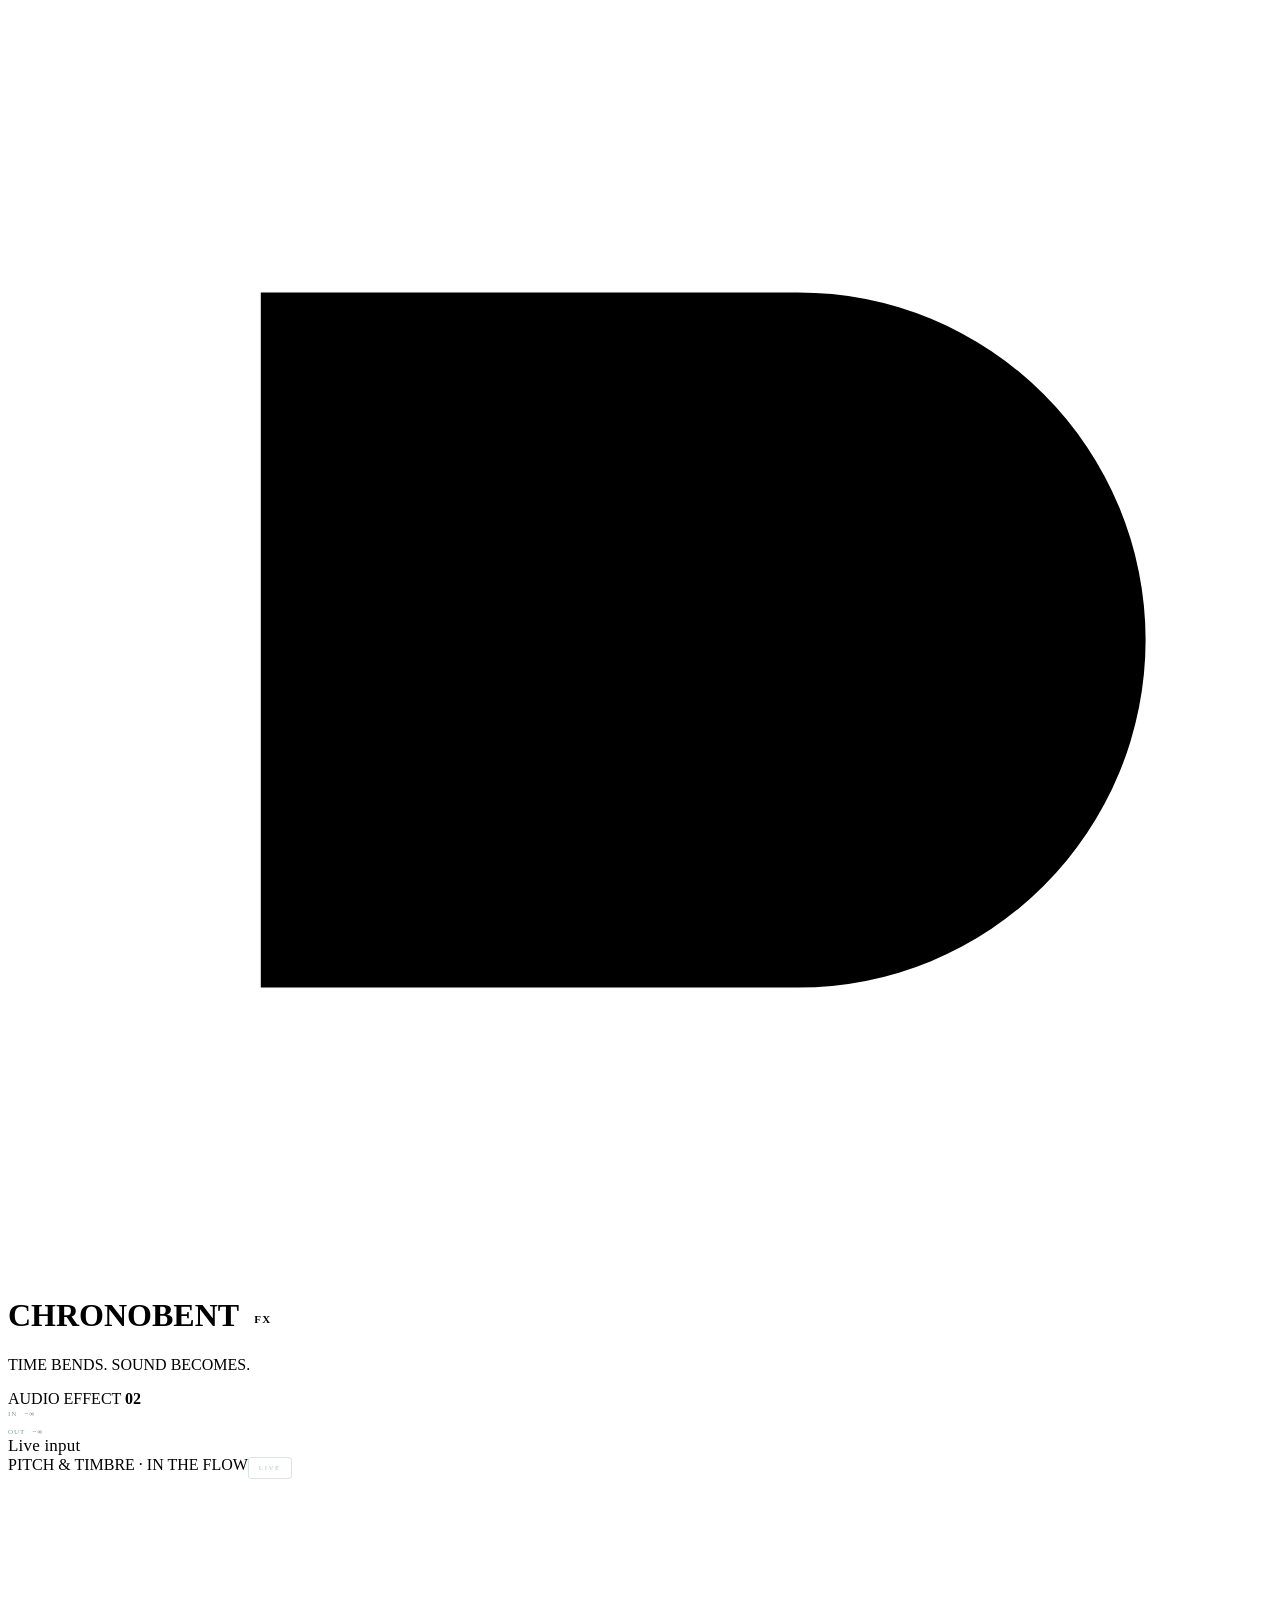
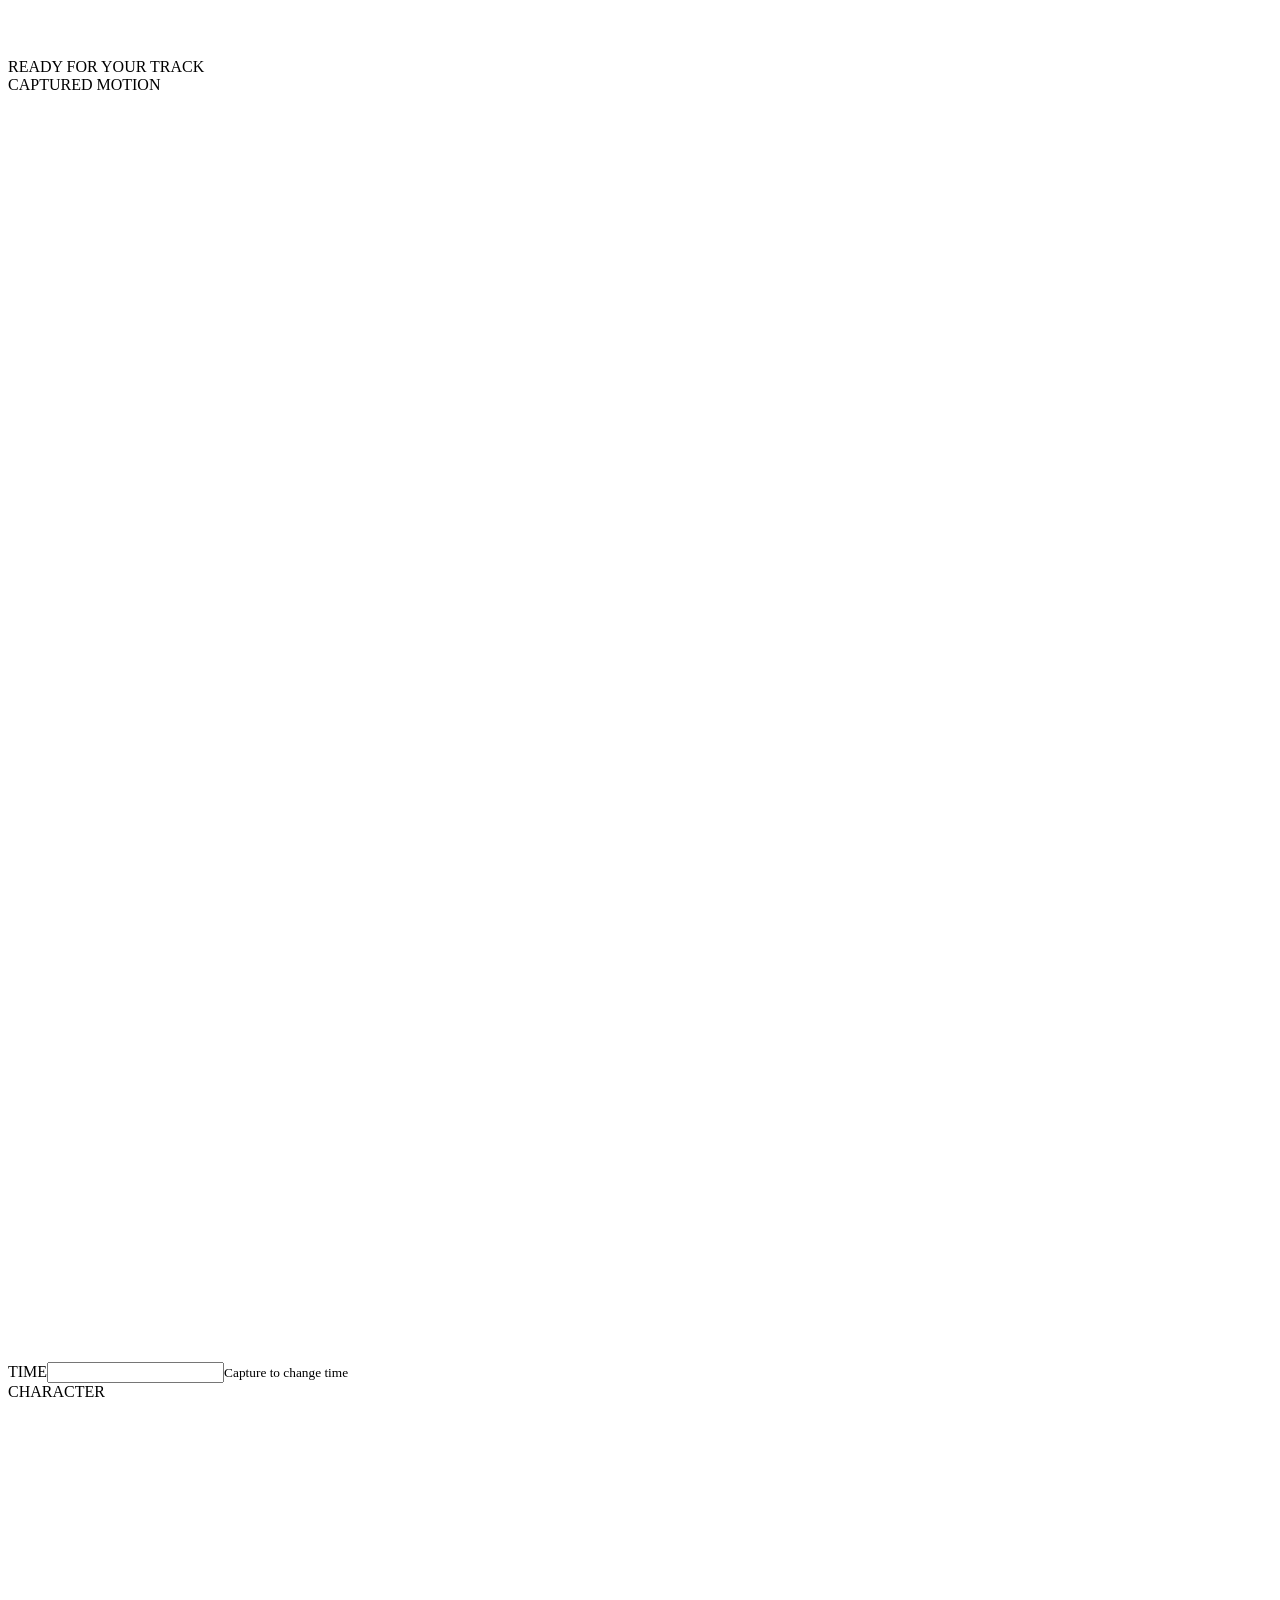
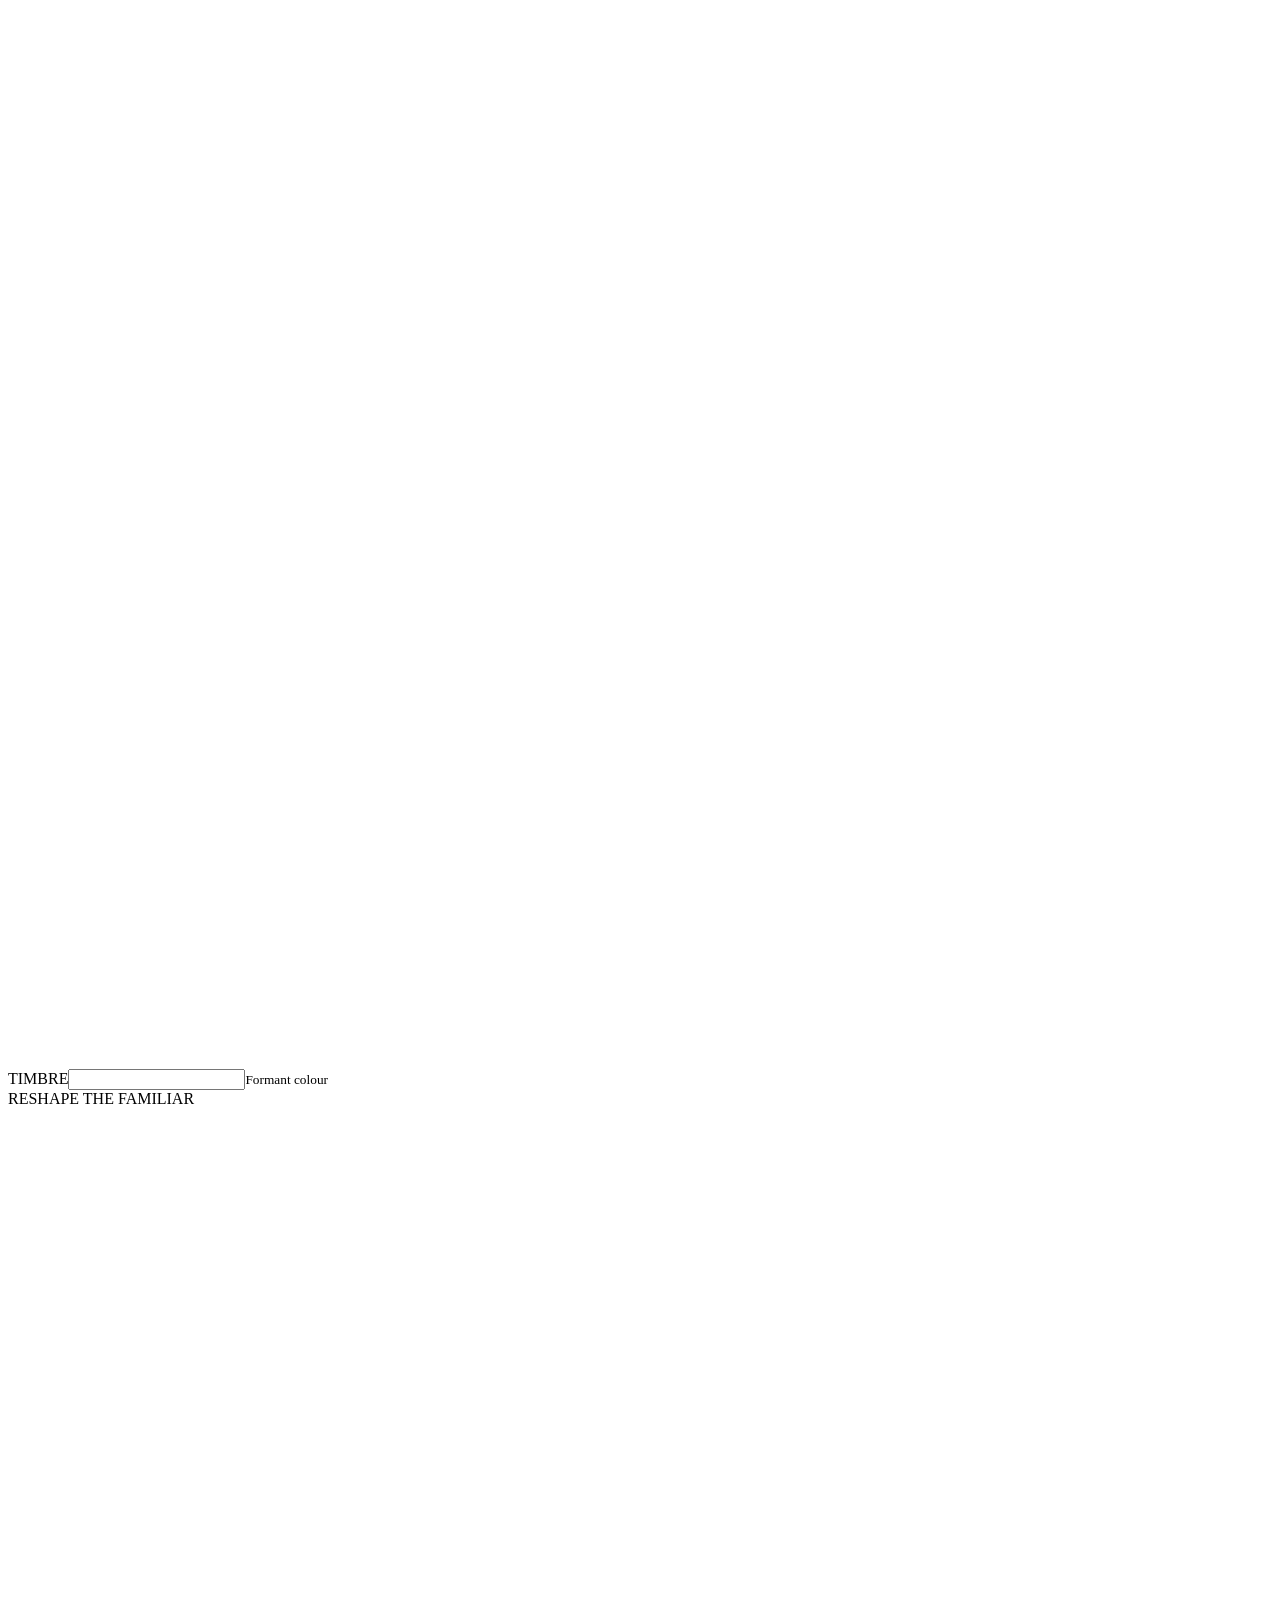
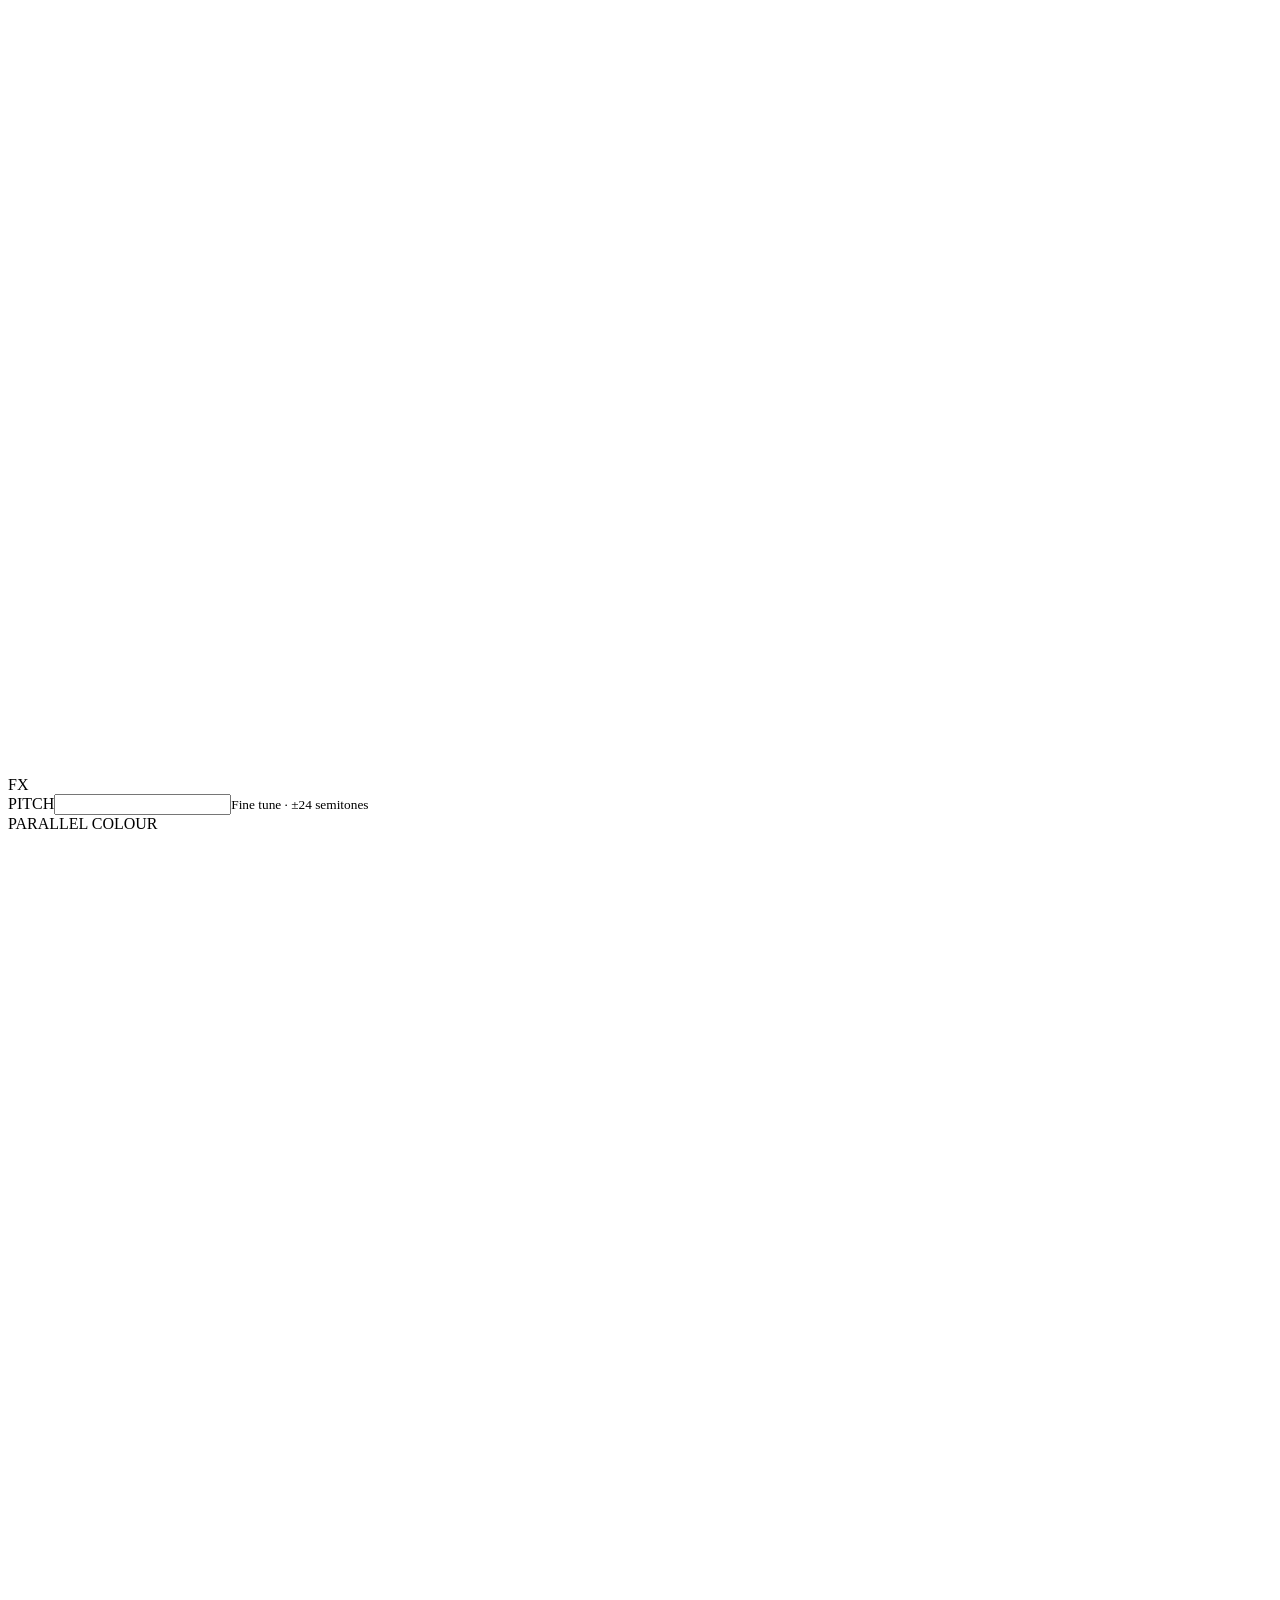
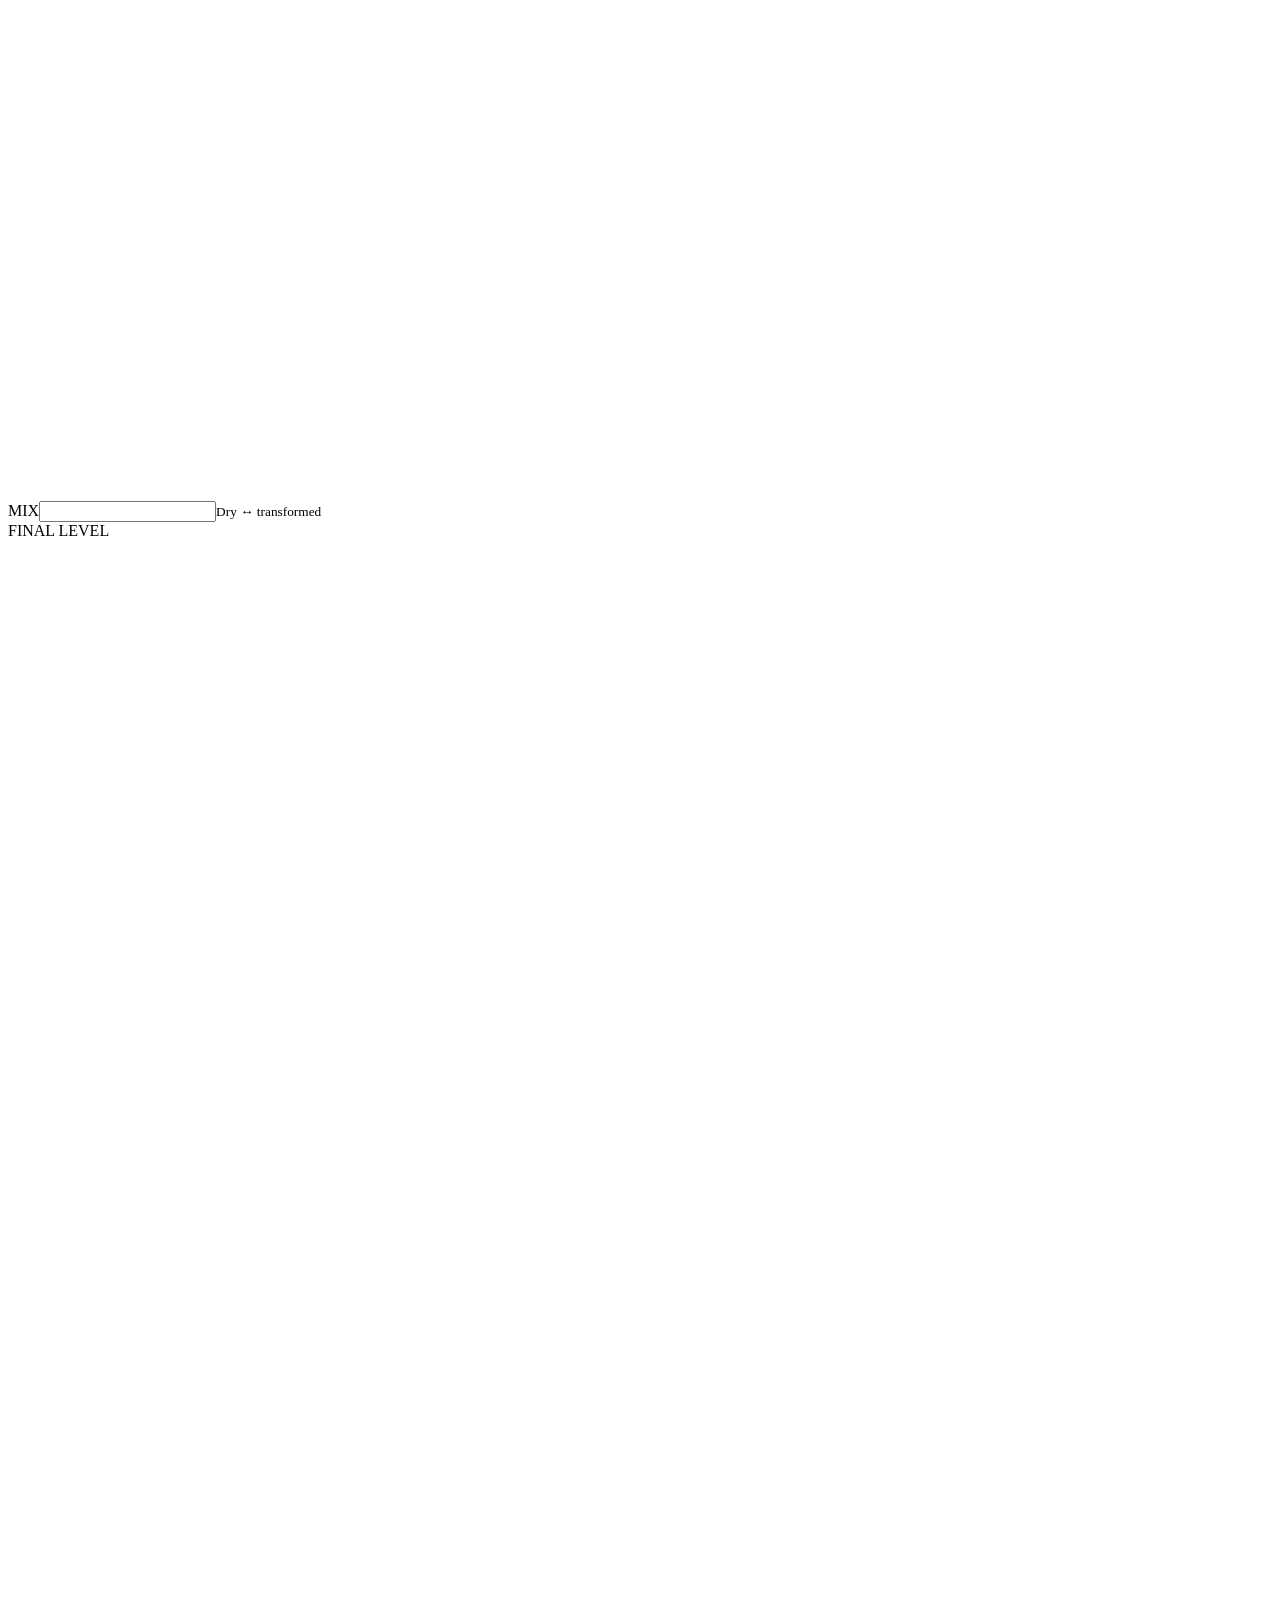
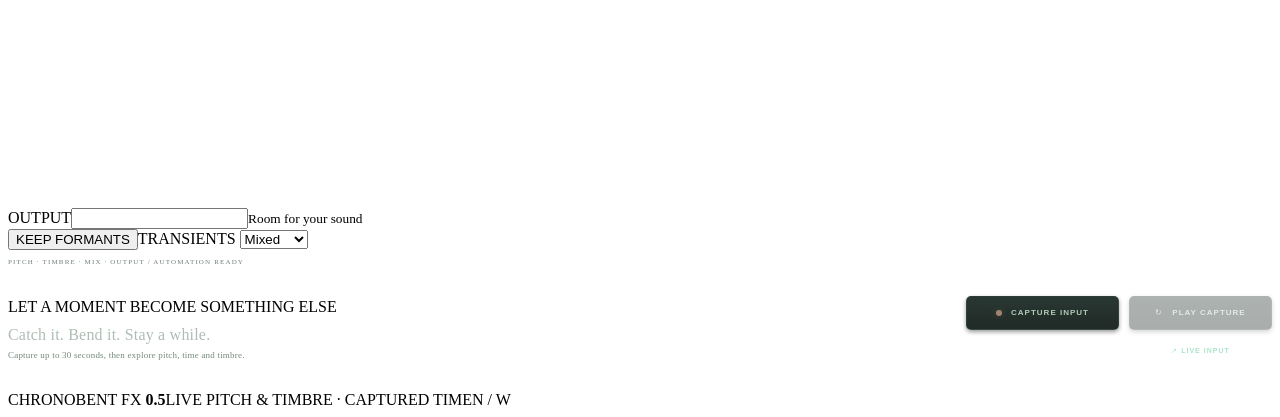
==== plugin/fx/resources/web/index.html @ be089e8d "feat(plugin): add AU and VST3 FX with live input and captured time Add a separate audio insert with " ====
<!doctype html>
<!-- SPDX-License-Identifier: MIT; Copyright (c) 2026 Nicolas Wehmeyer -->
<html lang="en"><head><meta charset="utf-8"><meta name="viewport" content="width=device-width,initial-scale=1"><meta http-equiv="Content-Security-Policy" content="default-src 'none'; script-src 'self'; style-src 'self' 'unsafe-inline'; img-src 'self' data:; font-src 'self'"><title>ChronoBent FX · Live input & captured time</title><link rel="stylesheet" href="style.css"><link rel="stylesheet" href="fx.css"></head>
<body class="fx"><main class="chassis">
<header><div class="brand"><svg viewBox="0 0 40 40" aria-hidden="true"><path d="M8 9h17a11 11 0 0 1 0 22H8V9zm0 11h18M17 9v22"/></svg><div><h1>CHRONO<span>BENT</span><em>FX</em></h1><p>TIME BENDS. SOUND BECOMES.</p></div></div><div class="top-right"><span class="edition">AUDIO EFFECT <b>02</b></span><div class="io-meter"><label>IN <output id="in-value">−∞</output></label><div class="meter"><i id="input-meter"></i></div><label>OUT <output id="out-value">−∞</output></label><div class="meter"><i id="output-meter"></i></div></div></div></header>
<section class="display" aria-label="Input and captured waveform"><div class="display-top"><div class="sample-name"><span class="signal-dot"></span><span id="source-name">Live input</span></div><div class="sample-meta"><span id="source-meta">PITCH & TIMBRE · IN THE FLOW</span><span id="source-badge">LIVE</span></div></div><div class="wave-area"><canvas id="waveform" width="1800" height="180" aria-label="Input activity or captured waveform"></canvas><i id="playhead" hidden></i></div><div class="display-bottom"><span id="status" role="status">READY FOR YOUR TRACK</span><span id="latency"></span></div><div class="progress"><i id="progress"></i></div></section>
<section class="controls" aria-label="Effect controls"><div class="knob-unit" data-param="1" id="time-control"><div class="section-label">CAPTURED MOTION</div><div class="knob" role="slider" tabindex="0" aria-label="Capture time"><svg class="arc" viewBox="0 0 120 120"><path class="track"/><path class="fill"/></svg><div class="dial"><i></i></div></div><label>TIME</label><input class="value" aria-label="Capture time value"><small id="time-hint">Capture to change time</small></div><div class="knob-unit" data-param="2"><div class="section-label">CHARACTER</div><div class="knob" role="slider" tabindex="0" aria-label="Timbre"><svg class="arc" viewBox="0 0 120 120"><path class="track"/><path class="fill"/></svg><div class="dial"><i></i></div></div><label>TIMBRE</label><input class="value" aria-label="Timbre value"><small>Formant colour</small></div><div class="knob-unit hero" data-param="0"><div class="section-label">RESHAPE THE FAMILIAR</div><div class="knob" role="slider" tabindex="0" aria-label="Pitch"><svg class="arc" viewBox="0 0 120 120"><path class="track"/><path class="fill"/></svg><div class="dial"><i></i><span>FX</span></div></div><label>PITCH</label><input class="value" aria-label="Pitch value"><small>Fine tune · ±24 semitones</small></div><div class="knob-unit warm" data-param="3"><div class="section-label">PARALLEL COLOUR</div><div class="knob" role="slider" tabindex="0" aria-label="Mix"><svg class="arc" viewBox="0 0 120 120"><path class="track"/><path class="fill"/></svg><div class="dial"><i></i></div></div><label>MIX</label><input class="value" aria-label="Mix value"><small>Dry ↔ transformed</small></div><div class="knob-unit warm" data-param="4"><div class="section-label">FINAL LEVEL</div><div class="knob" role="slider" tabindex="0" aria-label="Output"><svg class="arc" viewBox="0 0 120 120"><path class="track"/><path class="fill"/></svg><div class="dial"><i></i></div></div><label>OUTPUT</label><input class="value" aria-label="Output value"><small>Room for your sound</small></div></section>
<section class="options" aria-label="Processing settings"><div class="option-group"><button id="formants" class="toggle" aria-pressed="false"><i></i>KEEP FORMANTS</button><label>TRANSIENTS <select id="transients"><option>Smooth</option><option>Crisp</option><option selected>Mixed</option></select></label></div><span class="automation-hint">PITCH · TIMBRE · MIX · OUTPUT / AUTOMATION READY</span></section>
<section class="capture-panel" aria-label="Capture and loop"><div class="capture-copy"><span class="tiny-title">LET A MOMENT BECOME SOMETHING ELSE</span><h2 id="capture-title">Catch it. Bend it. Stay a while.</h2><p id="capture-description">Capture up to 30 seconds, then explore pitch, time and timbre.</p></div><div class="transport"><button id="capture"><span class="record-dot"></span><span id="capture-label">CAPTURE INPUT</span></button><button id="loop" disabled aria-pressed="false">↻ <span>PLAY CAPTURE</span></button><button id="live" class="quiet" aria-pressed="true">↗ LIVE INPUT</button></div></section>
<footer><span class="footer-brand">CHRONOBENT FX <b>0.5</b></span><span id="notice">LIVE PITCH & TIMBRE · CAPTURED TIME</span><span class="footer-mark">N / W</span></footer>
</main><script src="controls.js"></script><script src="script.js"></script></body></html>
---- plugin/fx/resources/web/fx.css ----
/* SPDX-License-Identifier: MIT; Copyright (c) 2026 Nicolas Wehmeyer */
.brand h1 em{font-size:11px;letter-spacing:1.5px;font-style:normal;color:var(--amber);margin-left:15px;vertical-align:middle}.io-meter{display:grid;grid-template-columns:30px 95px;align-items:center;gap:10px 13px;font-size:7px;color:#829c90;letter-spacing:1px;padding-top:2px}.io-meter label{display:flex;gap:7px;white-space:nowrap}.io-meter output{font-size:7px;color:#617469}.io-meter .meter{height:3px;grid-column:auto}.io-meter .meter:last-child i{background:var(--amber)}#source-name{font-size:17px;font-weight:480;letter-spacing:.2px}#source-badge{font-size:7px;letter-spacing:1.5px;padding:6px 10px;border:1px solid #6f9f8f44;border-radius:3px;color:#a4d0c0;min-width:58px;text-align:center}.wave-area{position:relative}#playhead{position:absolute;top:14px;bottom:14px;width:1px;background:#b9eac9aa;box-shadow:0 0 8px #b9eac955;left:0}.automation-hint{font-size:7px;letter-spacing:1.15px;color:#6f8177}.capture-panel{height:123px;display:flex;align-items:center;justify-content:space-between;gap:25px}.capture-copy h2{font-size:16px;font-weight:400;color:#afbdb4;letter-spacing:.2px;margin:10px 0 6px}.capture-copy p{font-size:9px;letter-spacing:.2px;color:#74897a;margin:0}.transport{display:grid;grid-template-columns:153px 143px;gap:9px 10px;align-items:center}.transport button{height:34px;border:1px solid #97b8a620;border-radius:5px;background:linear-gradient(#293732,#202a26);font-size:8px;font-weight:550;letter-spacing:1px;color:#b1cbbb;box-shadow:0 2px 4px #0006;display:flex;align-items:center;justify-content:center;gap:9px}.transport .quiet{grid-column:2;height:24px;font-size:7px;letter-spacing:1px;background:transparent;border-color:transparent;box-shadow:none;color:#83998b}.record-dot{width:6px;height:6px;border-radius:50%;background:#a38371;box-shadow:0 0 6px #dfaf8033}.transport button:disabled{opacity:.38}.transport #loop[aria-pressed=true]{border-color:#83cba177;color:#d2eed9;background:linear-gradient(#384b3d,#26382c)}.transport #live[aria-pressed=true]{color:#ace2c9}.recording #capture{border-color:#bb917077;color:#f0c5a3}.recording .record-dot{background:#eeb388;box-shadow:0 0 8px #dfaf8088;animation:pulse 1s ease-in-out infinite}.recording .signal-dot{background:var(--amber)}.recording #source-badge{border-color:#bb917077;color:#dfb994}#time-control.inactive .knob,#time-control.inactive .value{opacity:.43;pointer-events:none}#time-control.inactive small{color:#9a8c73}#time-control.inactive .section-label{color:#706b60}@keyframes pulse{50%{opacity:.35}}@media(prefers-reduced-motion:reduce){.recording .record-dot{animation:none}}
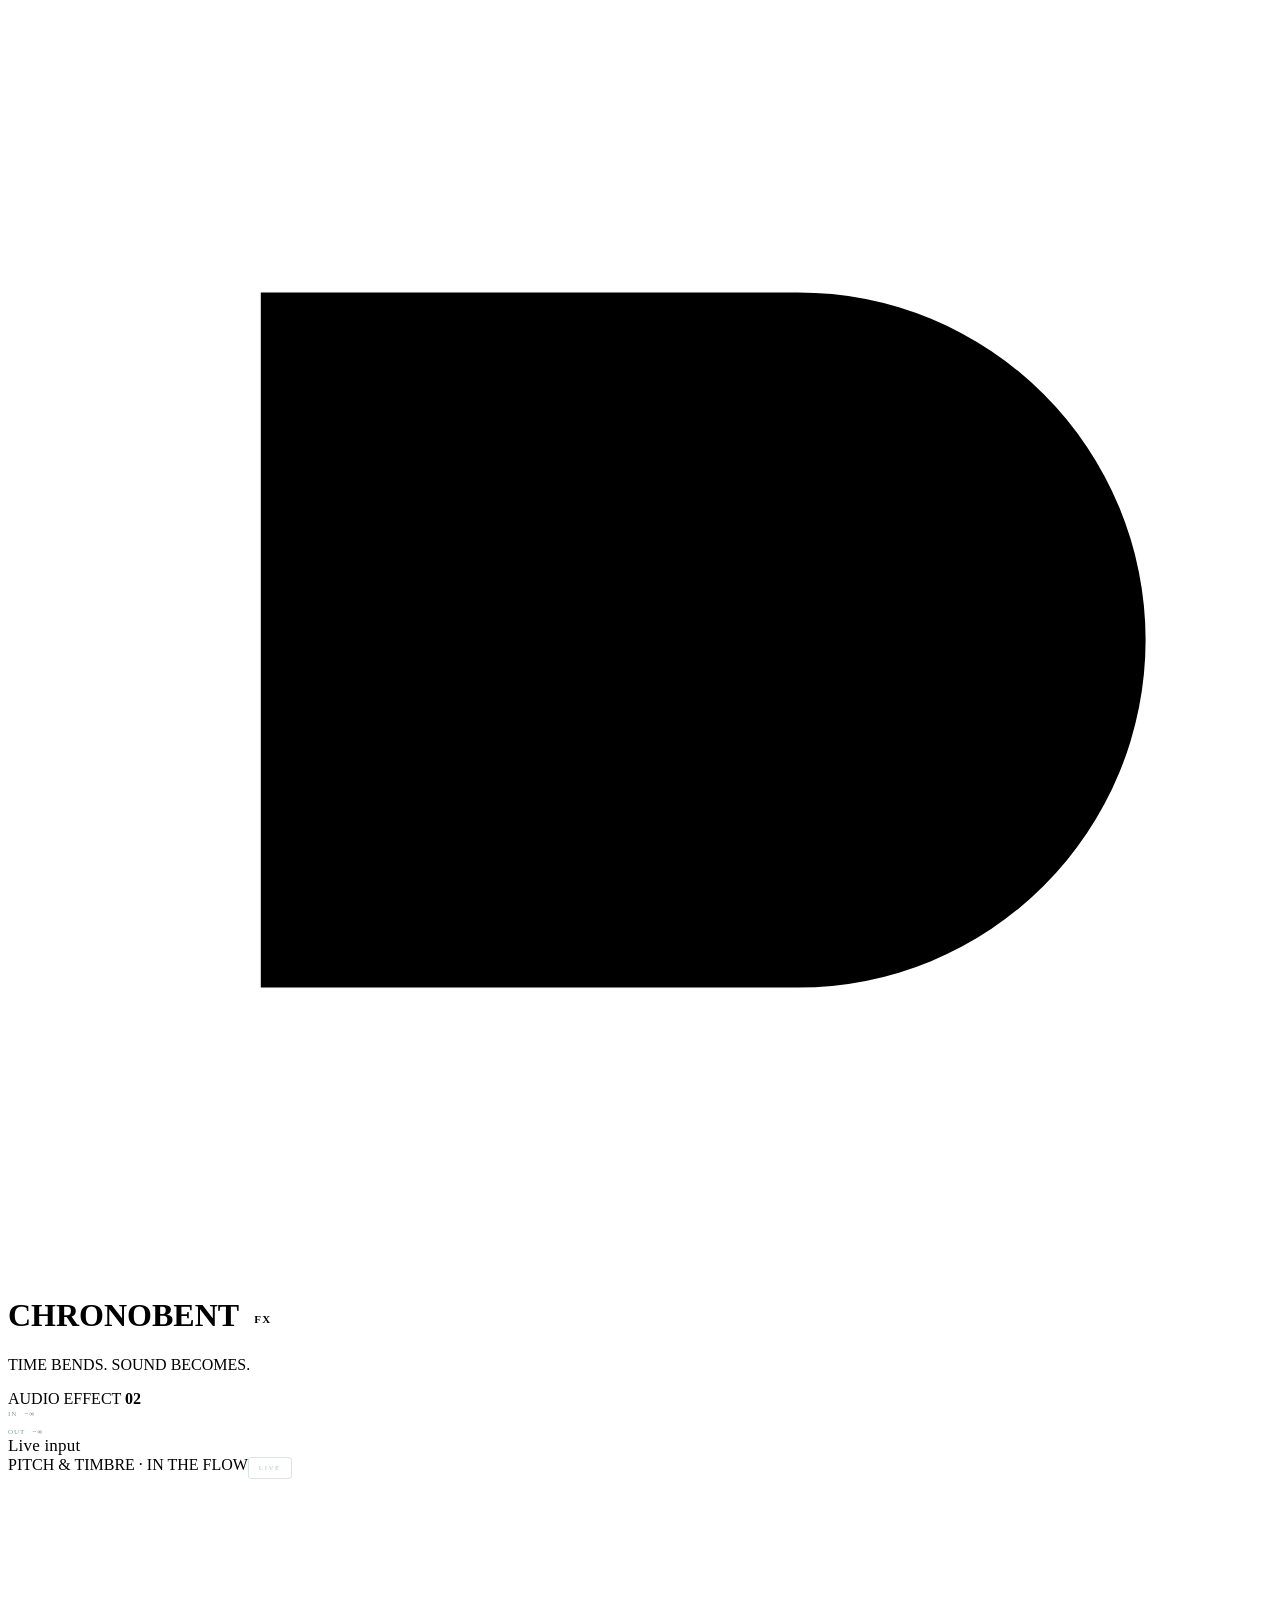
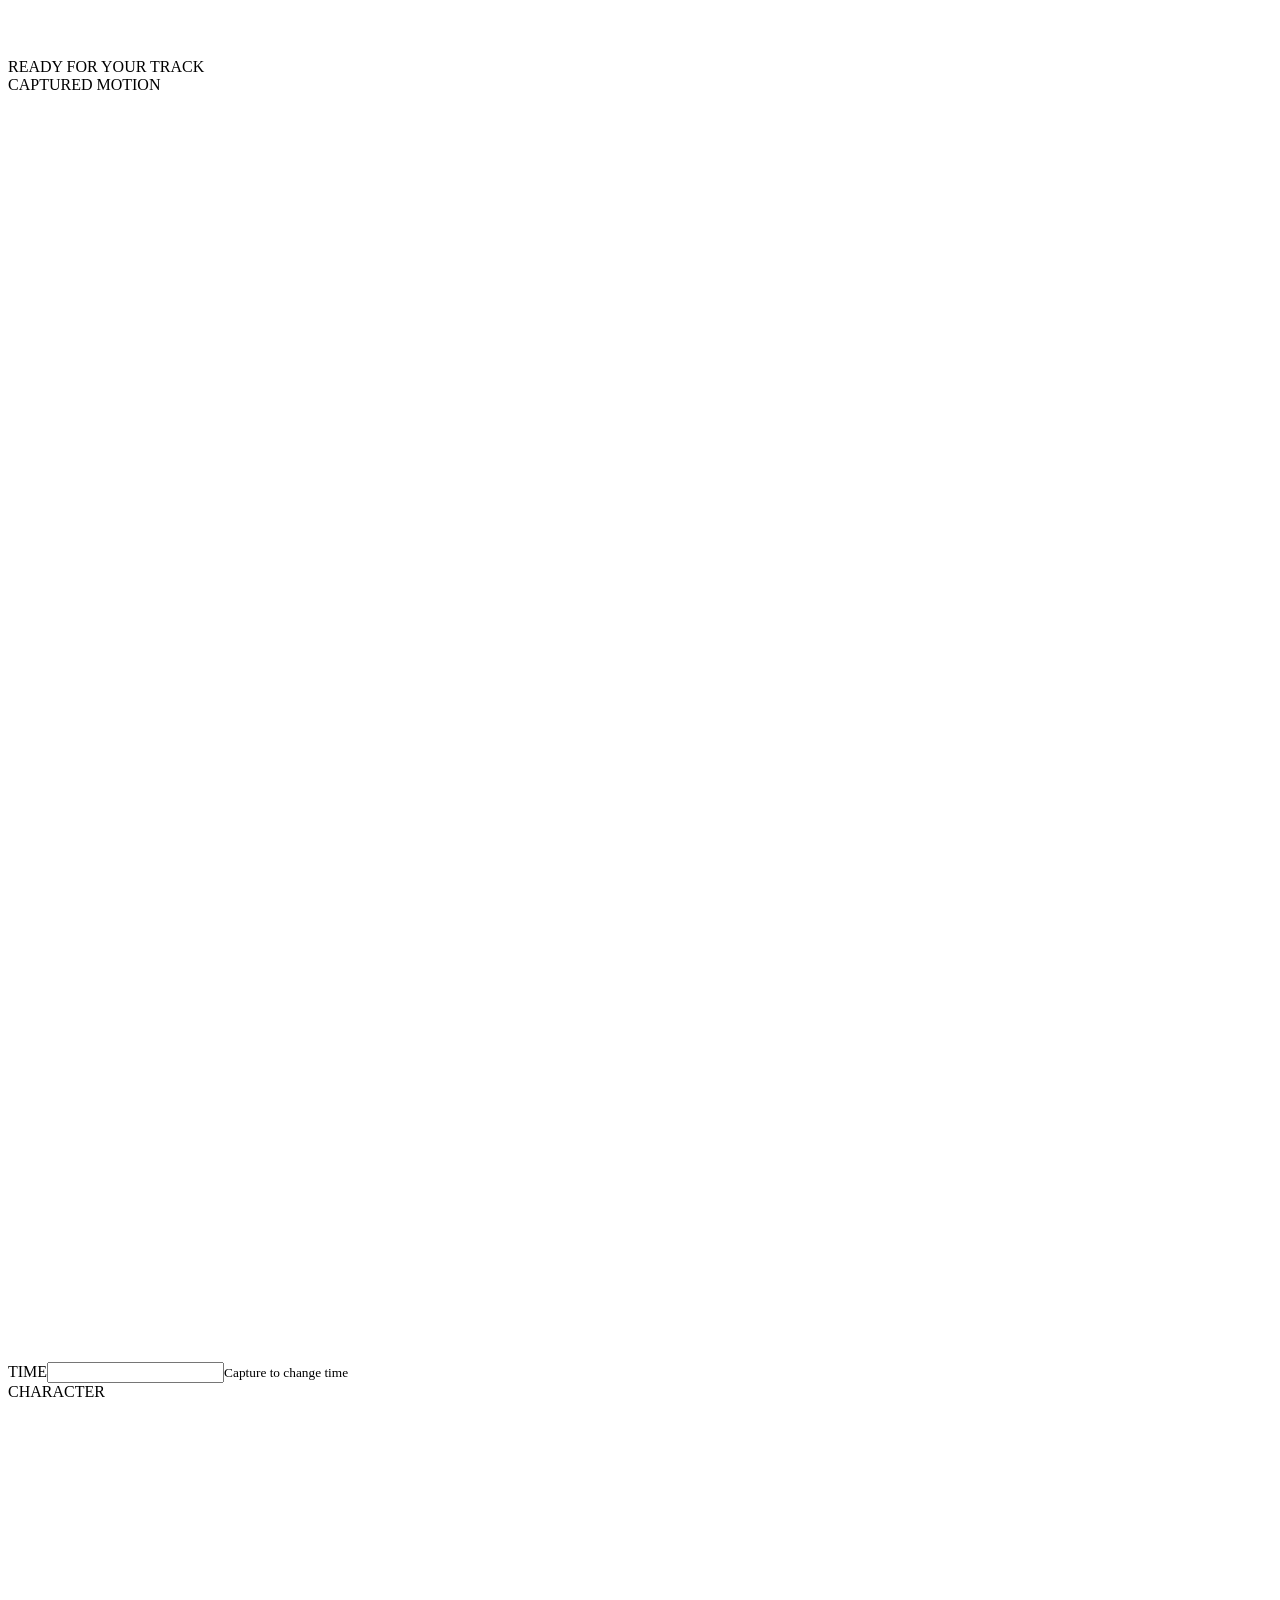
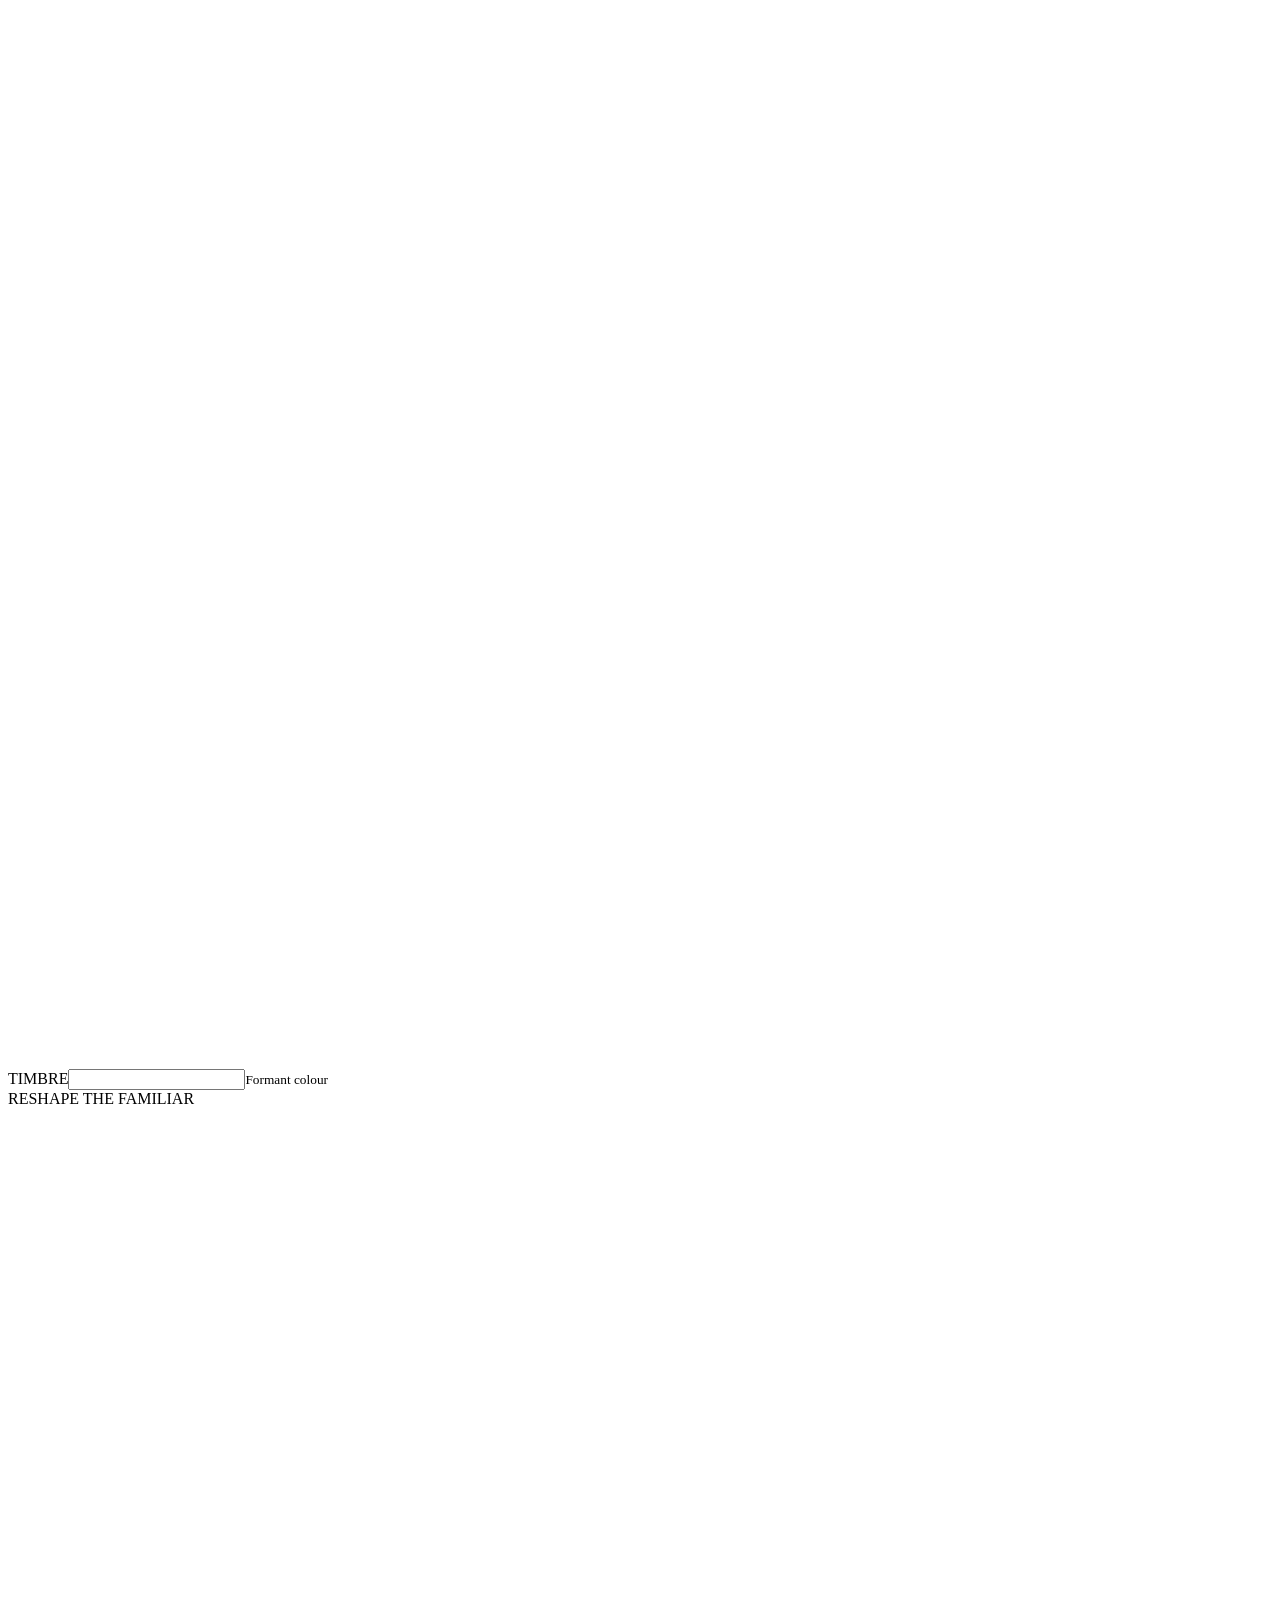
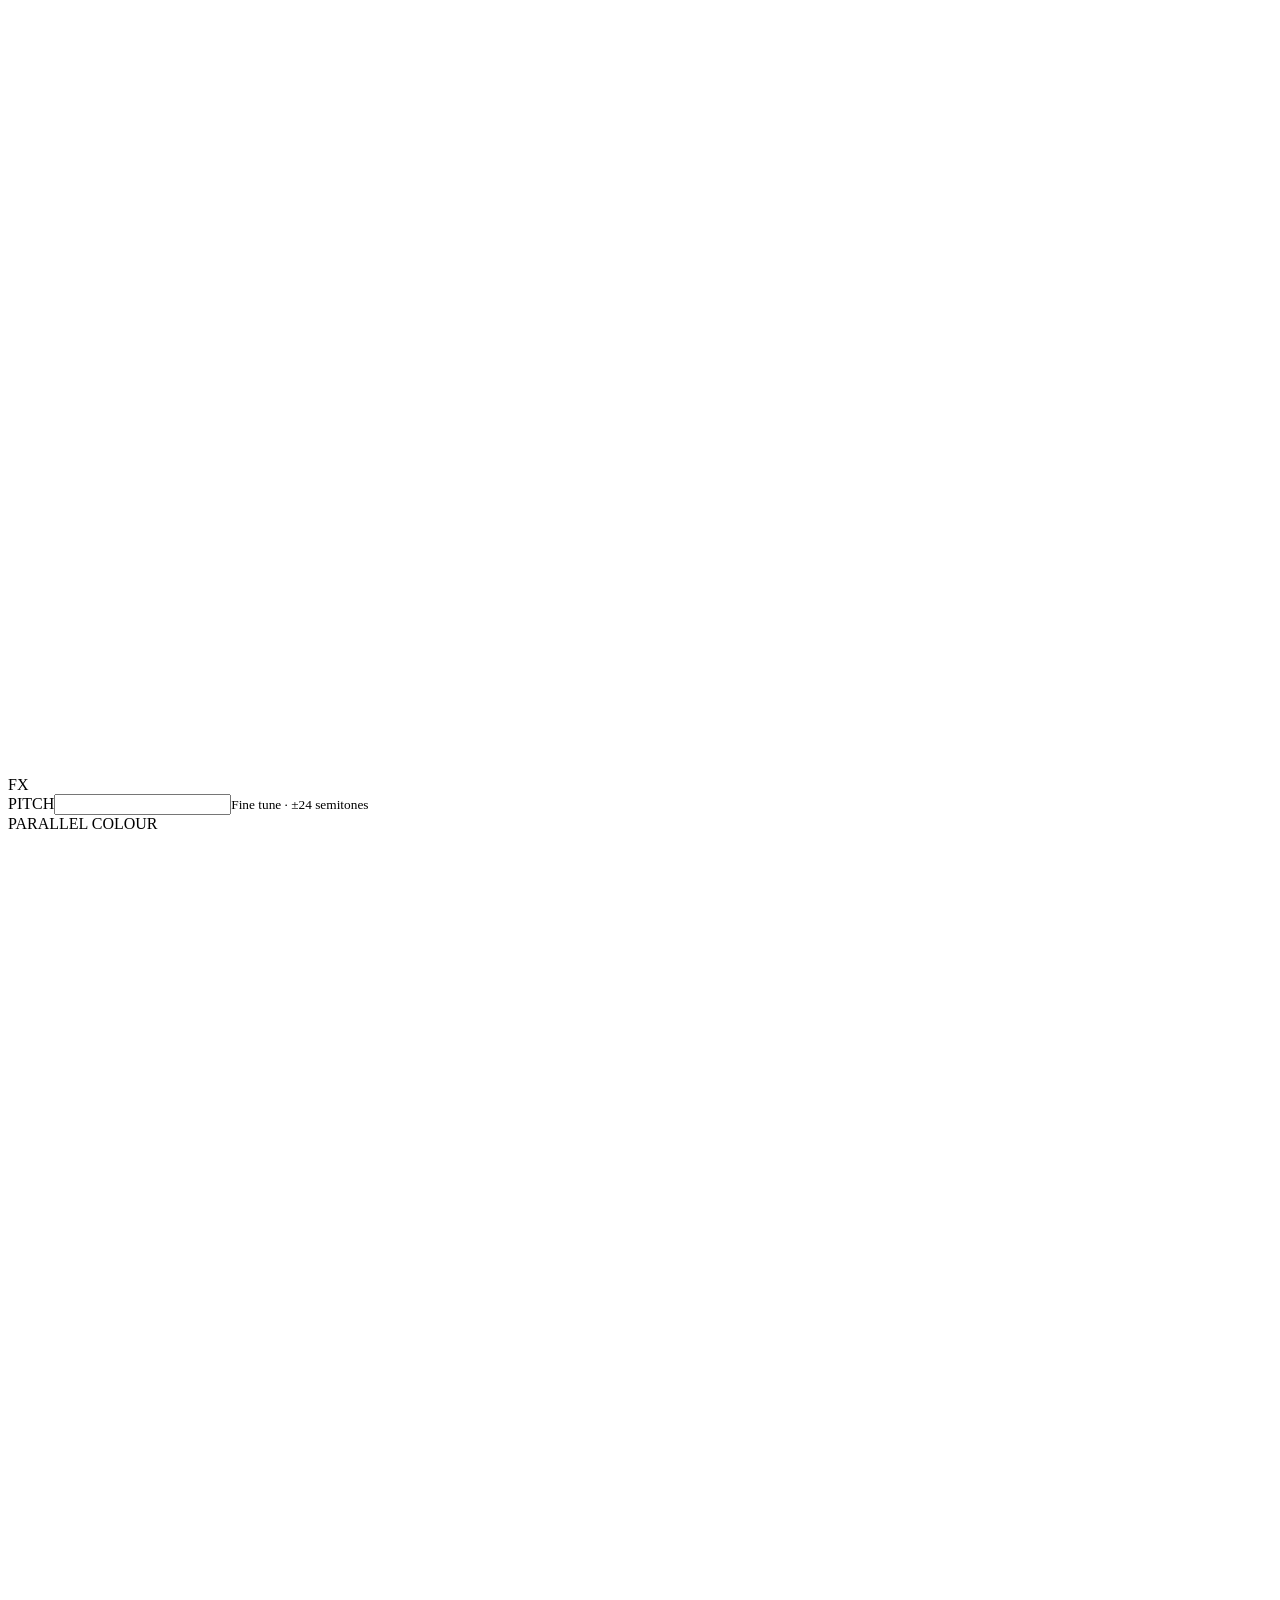
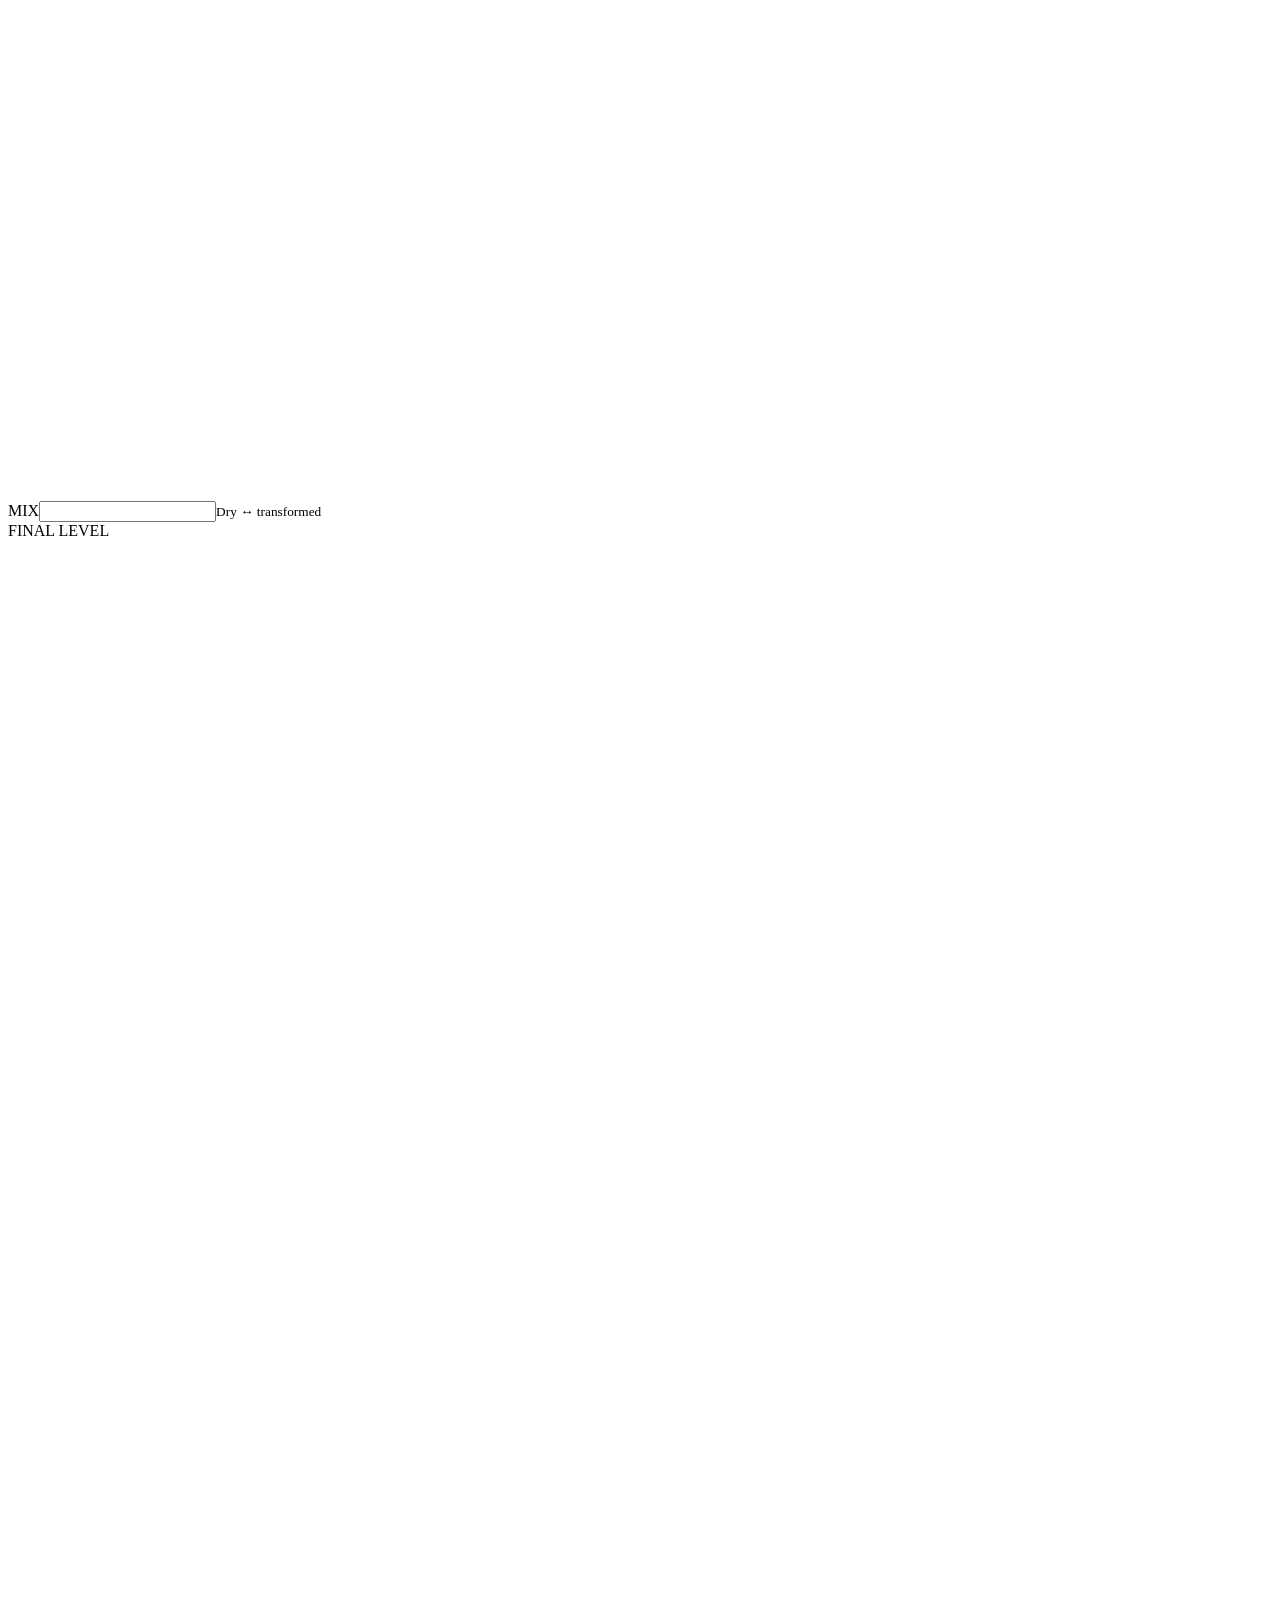
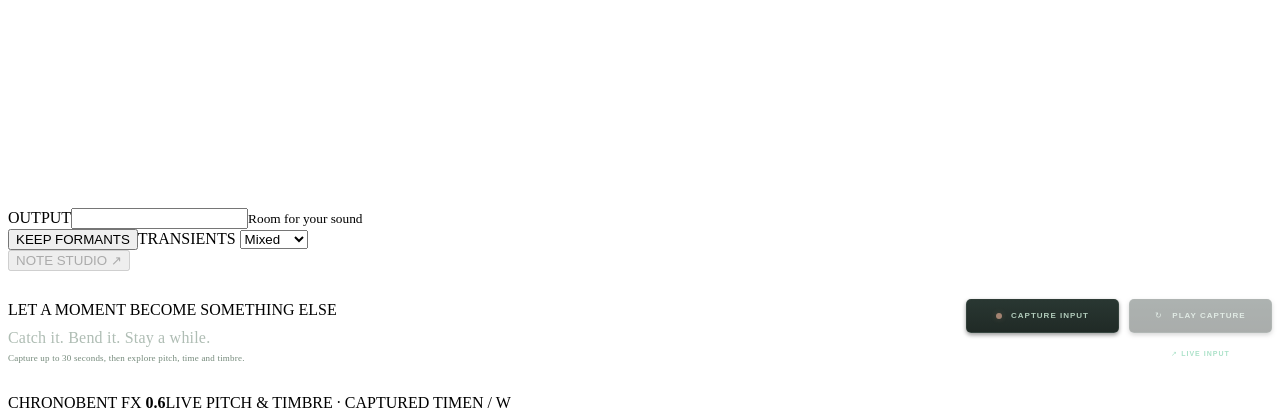
==== commit 486a9c77: "feat(tuning): add monophonic Note Studio across SDK and desktop Add optional recorded-source pitch a" ====
--- a/plugin/fx/resources/web/index.html
+++ b/plugin/fx/resources/web/index.html
@@ -5,7 +5,7 @@
 <header><div class="brand"><svg viewBox="0 0 40 40" aria-hidden="true"><path d="M8 9h17a11 11 0 0 1 0 22H8V9zm0 11h18M17 9v22"/></svg><div><h1>CHRONO<span>BENT</span><em>FX</em></h1><p>TIME BENDS. SOUND BECOMES.</p></div></div><div class="top-right"><span class="edition">AUDIO EFFECT <b>02</b></span><div class="io-meter"><label>IN <output id="in-value">−∞</output></label><div class="meter"><i id="input-meter"></i></div><label>OUT <output id="out-value">−∞</output></label><div class="meter"><i id="output-meter"></i></div></div></div></header>
 <section class="display" aria-label="Input and captured waveform"><div class="display-top"><div class="sample-name"><span class="signal-dot"></span><span id="source-name">Live input</span></div><div class="sample-meta"><span id="source-meta">PITCH & TIMBRE · IN THE FLOW</span><span id="source-badge">LIVE</span></div></div><div class="wave-area"><canvas id="waveform" width="1800" height="180" aria-label="Input activity or captured waveform"></canvas><i id="playhead" hidden></i></div><div class="display-bottom"><span id="status" role="status">READY FOR YOUR TRACK</span><span id="latency"></span></div><div class="progress"><i id="progress"></i></div></section>
 <section class="controls" aria-label="Effect controls"><div class="knob-unit" data-param="1" id="time-control"><div class="section-label">CAPTURED MOTION</div><div class="knob" role="slider" tabindex="0" aria-label="Capture time"><svg class="arc" viewBox="0 0 120 120"><path class="track"/><path class="fill"/></svg><div class="dial"><i></i></div></div><label>TIME</label><input class="value" aria-label="Capture time value"><small id="time-hint">Capture to change time</small></div><div class="knob-unit" data-param="2"><div class="section-label">CHARACTER</div><div class="knob" role="slider" tabindex="0" aria-label="Timbre"><svg class="arc" viewBox="0 0 120 120"><path class="track"/><path class="fill"/></svg><div class="dial"><i></i></div></div><label>TIMBRE</label><input class="value" aria-label="Timbre value"><small>Formant colour</small></div><div class="knob-unit hero" data-param="0"><div class="section-label">RESHAPE THE FAMILIAR</div><div class="knob" role="slider" tabindex="0" aria-label="Pitch"><svg class="arc" viewBox="0 0 120 120"><path class="track"/><path class="fill"/></svg><div class="dial"><i></i><span>FX</span></div></div><label>PITCH</label><input class="value" aria-label="Pitch value"><small>Fine tune · ±24 semitones</small></div><div class="knob-unit warm" data-param="3"><div class="section-label">PARALLEL COLOUR</div><div class="knob" role="slider" tabindex="0" aria-label="Mix"><svg class="arc" viewBox="0 0 120 120"><path class="track"/><path class="fill"/></svg><div class="dial"><i></i></div></div><label>MIX</label><input class="value" aria-label="Mix value"><small>Dry ↔ transformed</small></div><div class="knob-unit warm" data-param="4"><div class="section-label">FINAL LEVEL</div><div class="knob" role="slider" tabindex="0" aria-label="Output"><svg class="arc" viewBox="0 0 120 120"><path class="track"/><path class="fill"/></svg><div class="dial"><i></i></div></div><label>OUTPUT</label><input class="value" aria-label="Output value"><small>Room for your sound</small></div></section>
-<section class="options" aria-label="Processing settings"><div class="option-group"><button id="formants" class="toggle" aria-pressed="false"><i></i>KEEP FORMANTS</button><label>TRANSIENTS <select id="transients"><option>Smooth</option><option>Crisp</option><option selected>Mixed</option></select></label></div><span class="automation-hint">PITCH · TIMBRE · MIX · OUTPUT / AUTOMATION READY</span></section>
+<section class="options" aria-label="Processing settings"><div class="option-group"><button id="formants" class="toggle" aria-pressed="false"><i></i>KEEP FORMANTS</button><label>TRANSIENTS <select id="transients"><option>Smooth</option><option>Crisp</option><option selected>Mixed</option></select></label></div><button id="tune" class="quiet" disabled title="Finish a solo voice or melody capture, then edit its notes">NOTE STUDIO ↗</button></section>
 <section class="capture-panel" aria-label="Capture and loop"><div class="capture-copy"><span class="tiny-title">LET A MOMENT BECOME SOMETHING ELSE</span><h2 id="capture-title">Catch it. Bend it. Stay a while.</h2><p id="capture-description">Capture up to 30 seconds, then explore pitch, time and timbre.</p></div><div class="transport"><button id="capture"><span class="record-dot"></span><span id="capture-label">CAPTURE INPUT</span></button><button id="loop" disabled aria-pressed="false">↻ <span>PLAY CAPTURE</span></button><button id="live" class="quiet" aria-pressed="true">↗ LIVE INPUT</button></div></section>
-<footer><span class="footer-brand">CHRONOBENT FX <b>0.5</b></span><span id="notice">LIVE PITCH & TIMBRE · CAPTURED TIME</span><span class="footer-mark">N / W</span></footer>
+<footer><span class="footer-brand">CHRONOBENT FX <b>0.6</b></span><span id="notice">LIVE PITCH & TIMBRE · CAPTURED TIME</span><span class="footer-mark">N / W</span></footer>
 </main><script src="controls.js"></script><script src="script.js"></script></body></html>
